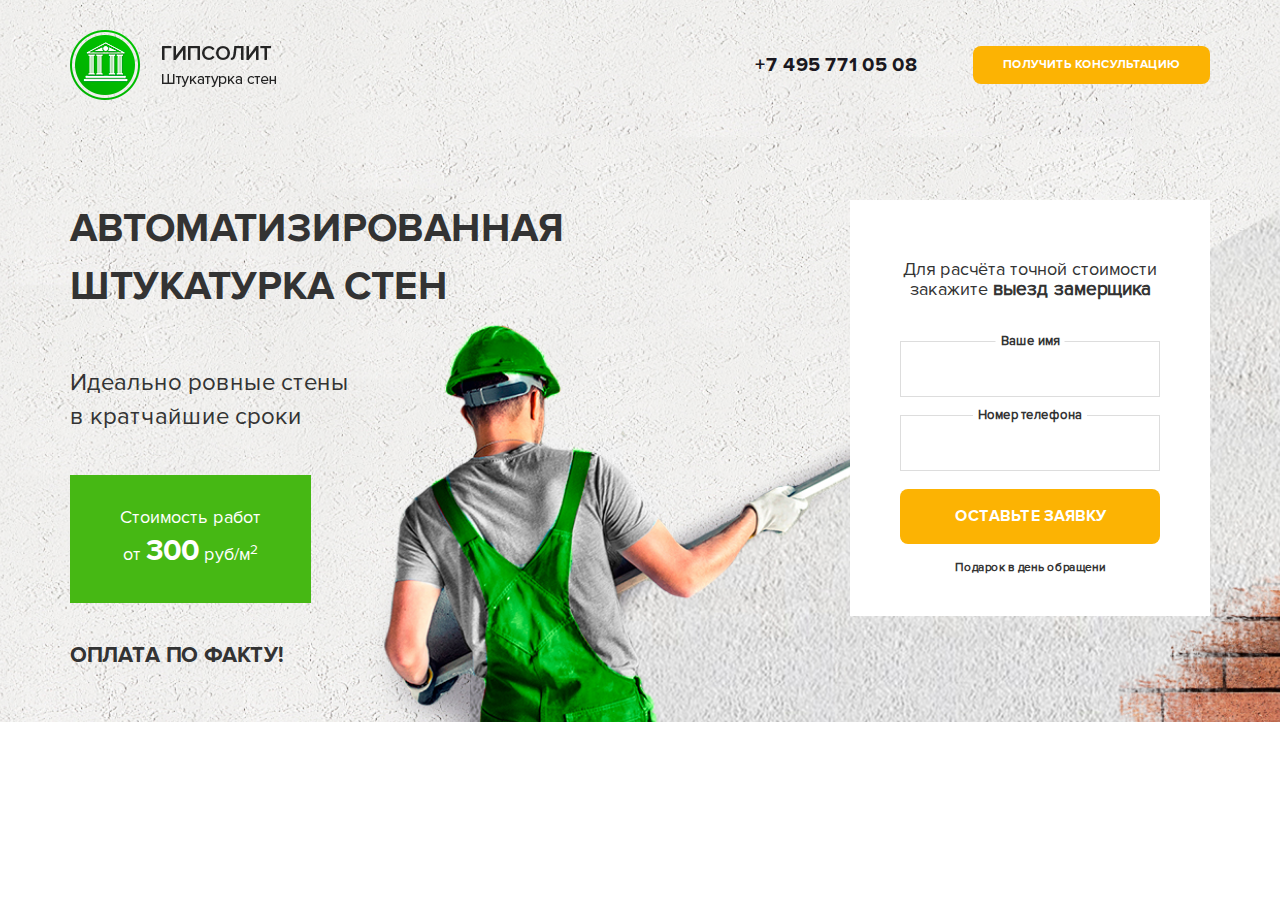
==== lesson_16/index.html @ e452a682 "Практический урок 3" ====
<!DOCTYPE html>
<html lang="en">
  <head>
    <meta charset="utf-8">
    <meta http-equiv="X-UA-Compatible" content="IE=edge">
    <meta name="viewport" content="width=device-width, initial-scale=1">
     <link rel="icon" href="/favicon.ico">
    <title>Автоматизированная штукатурка стен</title>
    <!-- Bootstrap core CSS -->
    <link href="css/bootstrap.css" rel="stylesheet">
    <link href="css/style.css" rel="stylesheet">
    <!-- HTML5 shim and Respond.js for IE8 support of HTML5 elements and media queries -->
    <!--[if lt IE 9]>
      <script src="https://oss.maxcdn.com/html5shiv/3.7.2/html5shiv.min.js"></script>
      <script src="https://oss.maxcdn.com/respond/1.4.2/respond.min.js"></script>
    <![endif]-->
  </head>

  <body>
	<main class="main">
	<div class="container">
	<div class="header">

	<div class="row">

		<div class="col-md-3 col-sm-3 col-xs-12">
		  <div class="logo">
		    <img src="img/logo.png" alt="Гипсолит. Штукатурка стен">
		  </div>
		</div>

		<div class="col-lg-2 col-lg-offset-4 col-md-4 col-md-offset-2 col-sm-4 col-sm-offset-0 col-xs-12">
		  <div class="phone-block">
		  	<a class="phone-link" href="#">+7 495 771 05 08</a>
		  </div>
		</div>

		<div class="col-md-3 col-sm-4 col-xs-12">
		    <div class="wrap">
			  <div class="wrap-block">
				   <button class="button header-btn">получить консультацию </button>
			  </div>
		    </div>
		</div>

	</div>

	</div>
	<div class="main-content">
		<div class="row">
			<div class="col-md-7 col-lg-6 .col-XS-6 .col-sm-6">
				<div class="main-title">
					<h1>Автоматизированная штукатурка стен</h1>
					<p class="main-subtitle">Идеально ровные стены<br>в кратчайшие сроки</p>
					<span>
						Стоимость работ<br>
						от <strong>300</strong> руб/м<sup>2</sup>
					</span>
					<strong class="main-trigger">оплата по факту!</strong>
				</div>
			</div>
			<div class="col-lg-4 col-lg-offset-2 col-md-5 col-md-offset-0 col-sm-8 col-sm-offset-2">
				<div class="main-form">
					<h2 class="main-form-header">Для расчёта точной стоимости<br>закажите<strong> выезд замерщика<strong></h2>
						<form action="#">
							<label for="#">Ваше имя</label>
							<input class="main-form-input" type="text">
							<label for="#">Номер телефона</label>
							<input class="main-form-input" type="text">
							<button class="main-form-btn button" type="submit">оставьте заявку</button>
							<small>Подарок в день обращени</small>
						</form>
				</div>
			</div>
		</div>
	</div>
	</div>
	</main>

    
    <script src="https://ajax.googleapis.com/ajax/libs/jquery/1.11.3/jquery.min.js"></script>
  </body>
</html>
---- lesson_16/css/style.css ----
/* Fonts family */
@font-face {
  font-family: 'ProximaNova_bold';
  src: url('../fonts/ProximaNova-Bold.eot');
  src: url('../fonts/ProximaNova-Bold.eot?#iefix') format('embedded-opentype'), url('../fonts/ProximaNova-Bold.woff2') format('woff2'), url('../fonts/ProximaNova-Bold.woff') format('woff'), url('../fonts/ProximaNova-Bold.ttf') format('truetype'), url('../fonts/ProximaNova-Bold.svg#ProximaNova-Bold') format('svg');
  font-weight: bold;
  font-style: normal;
  font-display: swap;
}
@font-face {
  font-family: 'ProximaNova_Reg';
  src: url('../fonts/ProximaNova-Regular.eot');
  src: url('../fonts/ProximaNova-Regular.eot?#iefix') format('embedded-opentype'), url('../fonts/ProximaNova-Regular.woff2') format('woff2'), url('../fonts/ProximaNova-Regular.woff') format('woff'), url('../fonts/ProximaNova-Regular.ttf') format('truetype'), url('../fonts/ProximaNova-Regular.svg#ProximaNova-Regular') format('svg');
  font-weight: normal;
  font-style: normal;
  font-display: swap;
}
body {
  font-family: 'ProximaNova_Reg', sans-serif;
}
/* Colors */
/* Basic setting */
html {
  font-size: 10px;
}
a:hover {
  text-decoration: none;
}
button:focus,
input:focus,
a:focus {
  outline: none;
}
.button {
  font-family: 'ProximaNova_bold', sans-serif;
  font-size: 1.2rem;
  padding: 1rem 3rem;
  border-radius: 8px;
  background-color: #fcb303;
  color: #ffffff;
  text-transform: uppercase;
  border: none;
  -webkit-transition: all 0.2s;
  transition: all 0.2s;
}
.button:hover {
  cursor: pointer;
  background-color: #e8a503;
}
/* Typography */
section {
  padding: 10rem 0;
}
/* main */
.main {
  padding: 3rem 0 5rem;
  background: #ffffff url(../img/main.bg.jpg) center center no-repeat;
  background-size: cover;
  /* Главная форма */
}
.main-content {
  margin-top: 10rem;
}
.main-content h1 {
  margin-top: 0;
  margin-bottom: 5rem;
  font-family: 'ProximaNova_bold', sans-serif;
  font-size: 4rem;
  line-height: 1.45;
  text-transform: uppercase;
}
.main-subtitle {
  margin-bottom: 4rem;
  font-size: 2.4rem;
}
.main span {
  display: inline-block;
  padding: 3rem 5rem;
  font-size: 1.8rem;
  color: #ffffff;
  background-color: #46b814;
  text-align: center;
}
.main span strong {
  font-size: 3rem;
  font-family: 'ProximaNova_bold', sans-serif;
}
.main-trigger {
  display: block;
  text-transform: uppercase;
  font-size: 2.2rem;
  font-family: 'ProximaNova_bold', sans-serif;
  margin-top: 3.7rem;
}
.main-form {
  padding: 4rem 5rem;
  background-color: #ffffff;
  text-align: center;
  /* Заголовок формы */
  /* поле для ввода */
  /* подписи к полям */
  /* кнопка отправить заявку */
  /* подпись под кнопкой */
}
.main-form-header {
  margin-bottom: 4rem;
  font-size: 1.8rem;
}
.main-form-header strong {
  font-size: 1.9rem;
}
.main-form-input {
  display: block;
  margin: 1.8rem 0;
  width: 100%;
  border: 1px solid #dddddd;
  padding: 1.7rem;
}
.main-form label {
  position: absolute;
  display: inline-block;
  left: 50%;
  -webkit-transform: translateX(-50%) translateY(-50%);
          transform: translateX(-50%) translateY(-50%);
  padding: 0.5rem;
  font-size: 1.3rem;
  background-color: #ffffff;
}
.main-form-btn {
  display: block;
  height: 5.5rem;
  width: 100%;
  font-size: 1.6rem;
}
.main-form small {
  display: block;
  margin-top: 1.5rem;
}
.header {
  height: 7rem;
}
.wrap {
  display: table;
  width: 100%;
  height: 7rem;
}
.wrap-block {
  display: table-cell;
  vertical-align: middle;
  text-align: right;
}
.phone-block {
  text-align: right;
}
.phone-link {
  display: inline-block;
  font-family: 'ProximaNova_bold', sans-serif;
  font-size: 2rem;
  height: 7rem;
  line-height: 7rem;
  color: #1a1820;
}
@media (max-width: 991px) {
  .main {
    background-position: top right;
  }
  .phone-block {
    text-align: center;
  }
  .main-content {
    margin-top: 4rem;
  }
  .main-title {
    padding-bottom: 3rem;
    text-align: center;
  }
  .phone-link {
    margin-left: 35px;
  }
}
@media (max-width: 767px) {
  .main-title h1 {
    margin-top: 0;
    margin-bottom: 5rem;
    font-family: 'ProximaNova_bold', sans-serif;
    font-size: 3.3rem;
    line-height: 1.45;
    text-transform: uppercase;
  }
  .main {
    background-position: top left;
  }
  .header {
    text-align: center;
  }
  .wrap-block {
    text-align: center;
  }
  .phone-link {
    margin-left: 0px;
  }
}
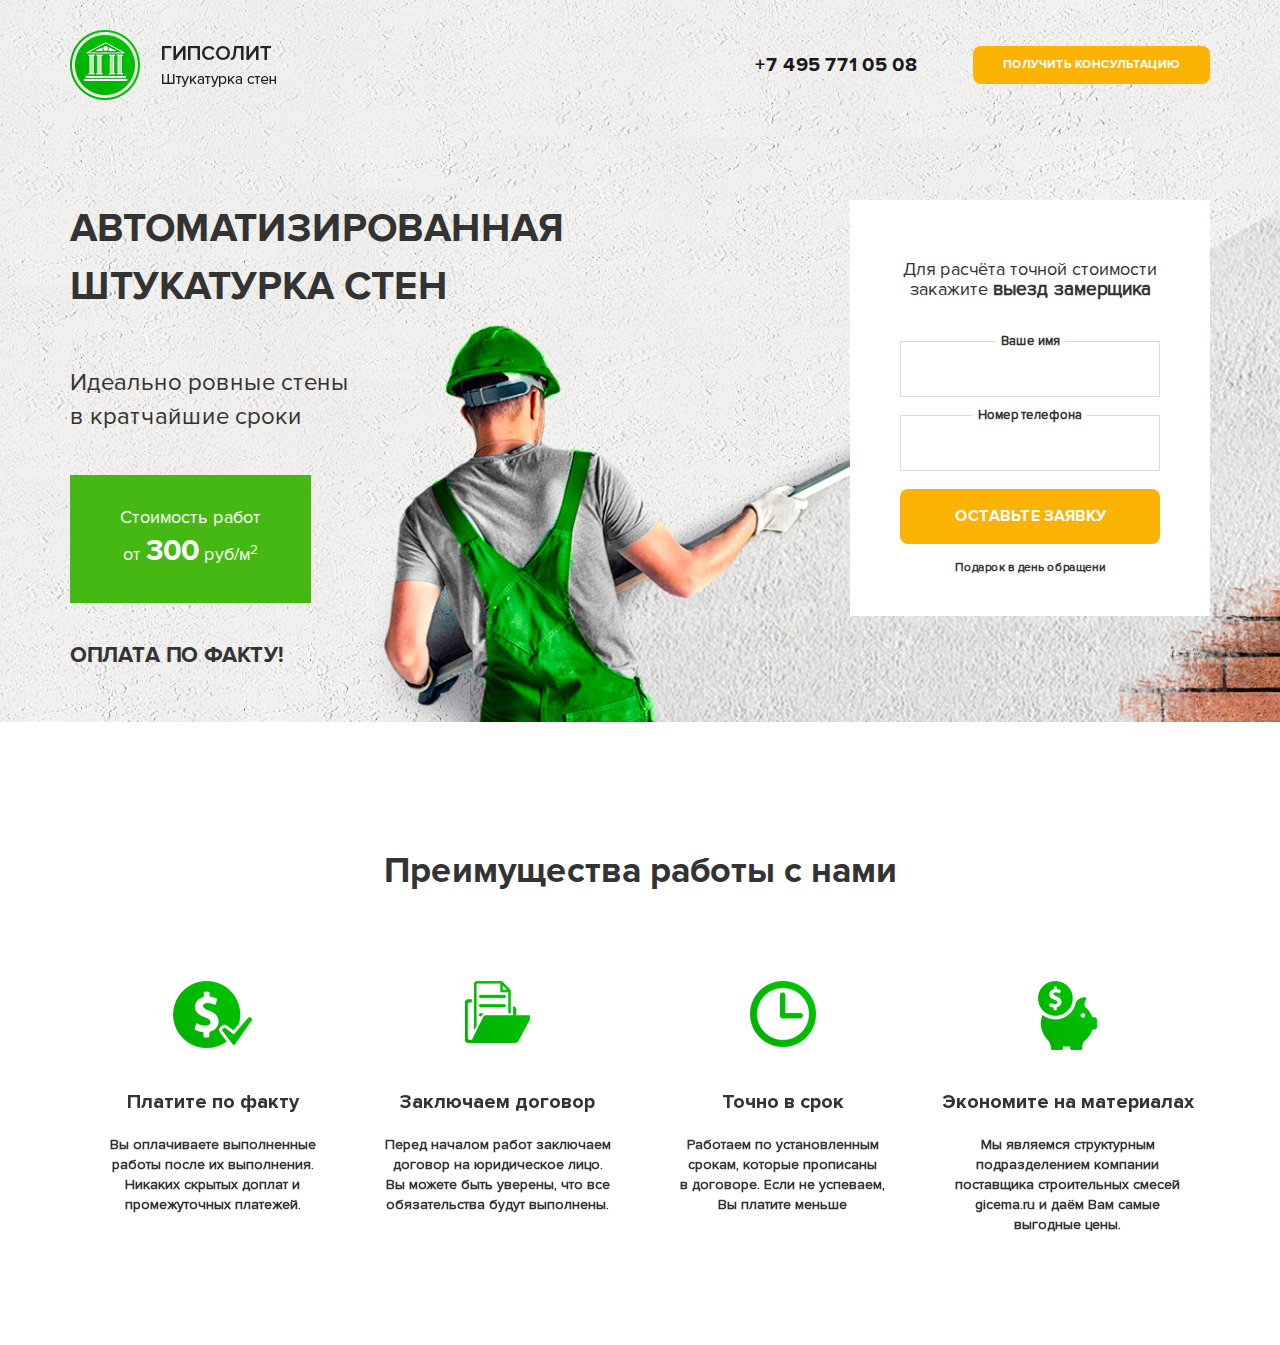
==== commit a56bb4f6: "практический урок-4" ====
--- a/lesson_16/index.html
+++ b/lesson_16/index.html
@@ -77,7 +77,101 @@
 	</div>
 	</main>
 
+	<section class="features">
+		<div class="container">
+			<h2 class="section-header">
+				Преимущества работы с нами
+			</h2>
+
+		<div class="features-slider">
+			<div class="features-block">
+				  <div class="features-img">
+				  	 <picture>
+					     <source srcset="img/features/coin.svg" type="image/">
+					     <img src="img/features/coin.png.png" alt="Платите оп факту">
+				     </picture>
+				  </div>
+				  <h3>Платите по факту</h3>
+				  <p>Вы оплачиваете выполненные <br>работы после их выполнения. <br>Никаких скрытых доплат и <br>промежуточных платежей.</p>
+			  </div>
+
+			  	<div class="features-block">
+				  <div class="features-img">
+				  	 <picture>
+					     <source srcset="img/features/open.svg" type="image/">
+					     <img src="img/features/open.png.png" alt="Заключаем договор">
+				     </picture>
+				  </div>
+				  <h3>Заключаем договор</h3>
+				  <p>Перед началом работ заключаем <br>договор на юридическое лицо. <br>Вы можете быть уверены, что все  <br>обязательства будут выполнены.</p>
+			  </div>
+
+			  	<div class="features-block">
+				  <div class="features-img">
+				  	 <picture>
+					     <source srcset="img/features/clock.svg" type="image/">
+					     <img src="img/features/clock.png.png" alt="Точно в срок">
+				     </picture>
+				  </div>
+				  <h3>Точно в срок</h3>
+				  <p>Работаем по установленным <br>срокам, которые прописаны <br> 
+                  в договоре. Если не успеваем, <br>Вы платите меньше</p>
+			  </div>
+
+			  	<div class="features-block">
+				  <div class="features-img">
+				  	 <picture>
+					     <source srcset="img/features/piggy.svg" type="image/">
+					     <img src="img/features/piggy.png.png" alt="Экономите на материалах">
+				     </picture>
+				  </div>
+				  <h3>Экономите на материалах</h3>
+				 <p>Мы являемся структурным <br>подразделением компании <br>поставщика строительных смесей <br> gicema.ru  и даём Вам самые <br>выгодные цены.</p>
+			  </div>
+
+		  </div>
+		</div>
+	</section>
+
     
     <script src="https://ajax.googleapis.com/ajax/libs/jquery/1.11.3/jquery.min.js"></script>
+    <!-- Подключаю слайдер slick slider -->
+    <link rel="stylesheet" href="slick/slick.css">
+    <link rel="stylesheet" href="slick/slick-theme.css">
+    <!-- Подключакем саму библиотеку slick slider -->
+    <script src="slick/slick.min.js"></script>
+    <!-- Инициализируем слайдер -->
+    <script>
+    	$(document).ready(function(){
+    	  $('.features-slider').slick({
+    	    infinite: true,
+    	    slidesToShow: 4,
+    	    slidesToScroll: 1,
+    	    responsive: [
+    	        {
+    	          breakpoint: 991,
+    	          settings: {
+    	            slidesToShow: 2,
+    	            prevArrow: '<button class="prev arrow"></button>',
+    	            nextArrow: '<button class="next arrow"></button>',
+    	            slidesToScroll: 2
+    	          }
+    	        },
+    	        {
+    	          breakpoint: 767,
+    	          settings: {
+    	            slidesToShow: 1,
+    	            prevArrow: '<button class="prev arrow"></button>',
+    	            nextArrow: '<button class="next arrow"></button>',
+    	            slidesToScroll: 1
+    	          }
+    	        }
+    	        // You can unslick at a given breakpoint now by adding:
+    	        // settings: "unslick"
+    	        // instead of a settings object
+    	      ]
+    	  });
+    	});
+    </script>
   </body>
 </html>--- a/lesson_16/css/style.css
+++ b/lesson_16/css/style.css
@@ -51,6 +51,13 @@
 section {
   padding: 10rem 0;
 }
+.section-header {
+  margin-top: 3rem;
+  margin-bottom: 9rem;
+  font-family: 'ProximaNova_bold', sans-serif;
+  font-size: 3.6rem;
+  text-align: center;
+}
 /* main */
 .main {
   padding: 3rem 0 5rem;
@@ -159,6 +166,51 @@
   height: 7rem;
   line-height: 7rem;
   color: #1a1820;
+}
+/*Оформление секции с пеимуществами*/
+.features-block {
+  text-align: center;
+}
+.features-block h3 {
+  font-family: 'ProximaNova_bold', sans-serif;
+  font-size: 2rem;
+  margin-bottom: 2.2rem;
+}
+.features-block p {
+  display: inline-block;
+  font-size: 1.4rem;
+  width: 80%;
+}
+.features-img {
+  height: 8rem;
+  margin-bottom: 3rem;
+}
+.features-img img {
+  display: block;
+  margin: 0 auto;
+}
+.slick-active {
+  outline: none;
+}
+.arrow {
+  top: 50%;
+  -webkit-transform: translateY(-50%);
+          transform: translateY(-50%);
+  position: absolute;
+  z-index: 99;
+  width: 2rem;
+  height: 2rem;
+  border: none;
+}
+.prev {
+  left: 0;
+  background: url(../img/left-arrow.svg) center no-repeat;
+  background-size: 70%;
+}
+.next {
+  right: 0;
+  background: url(../img/right-arrow.svg) center no-repeat;
+  background-size: 70%;
 }
 @media (max-width: 991px) {
   .main {
